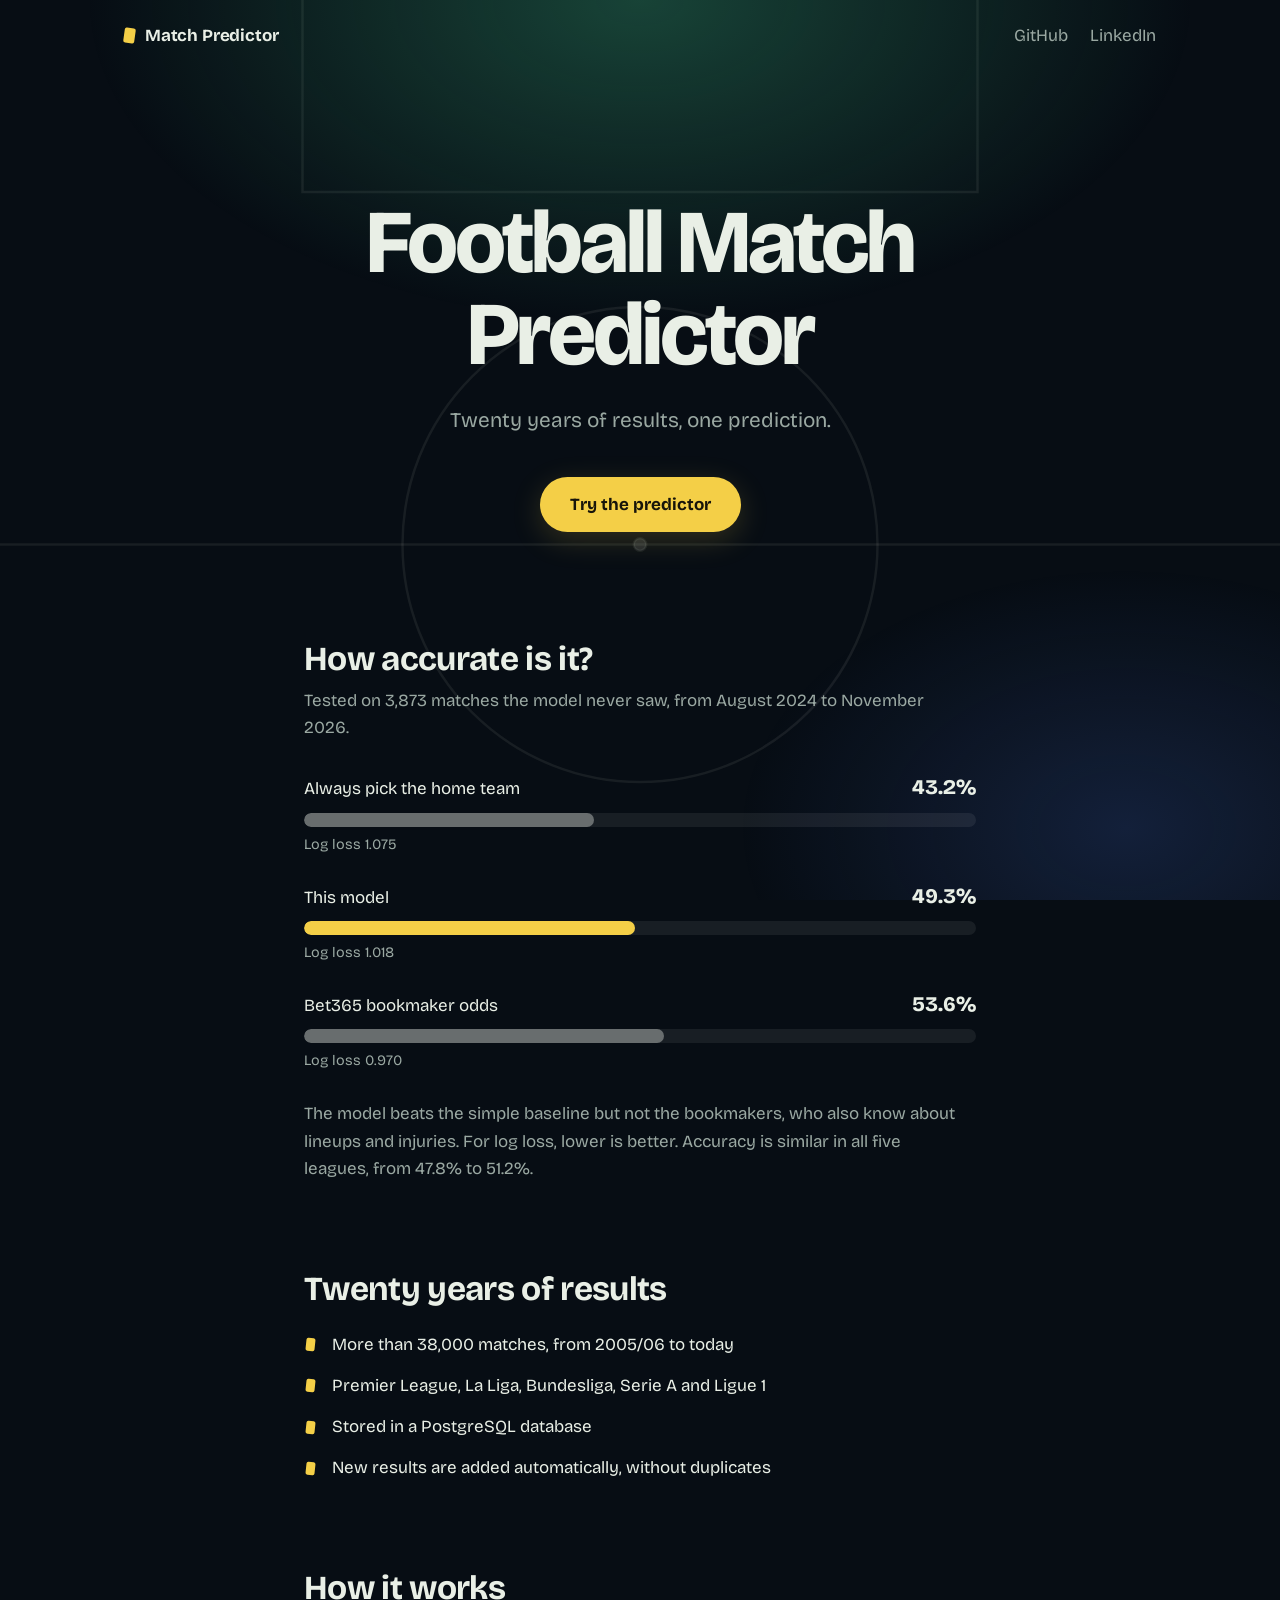
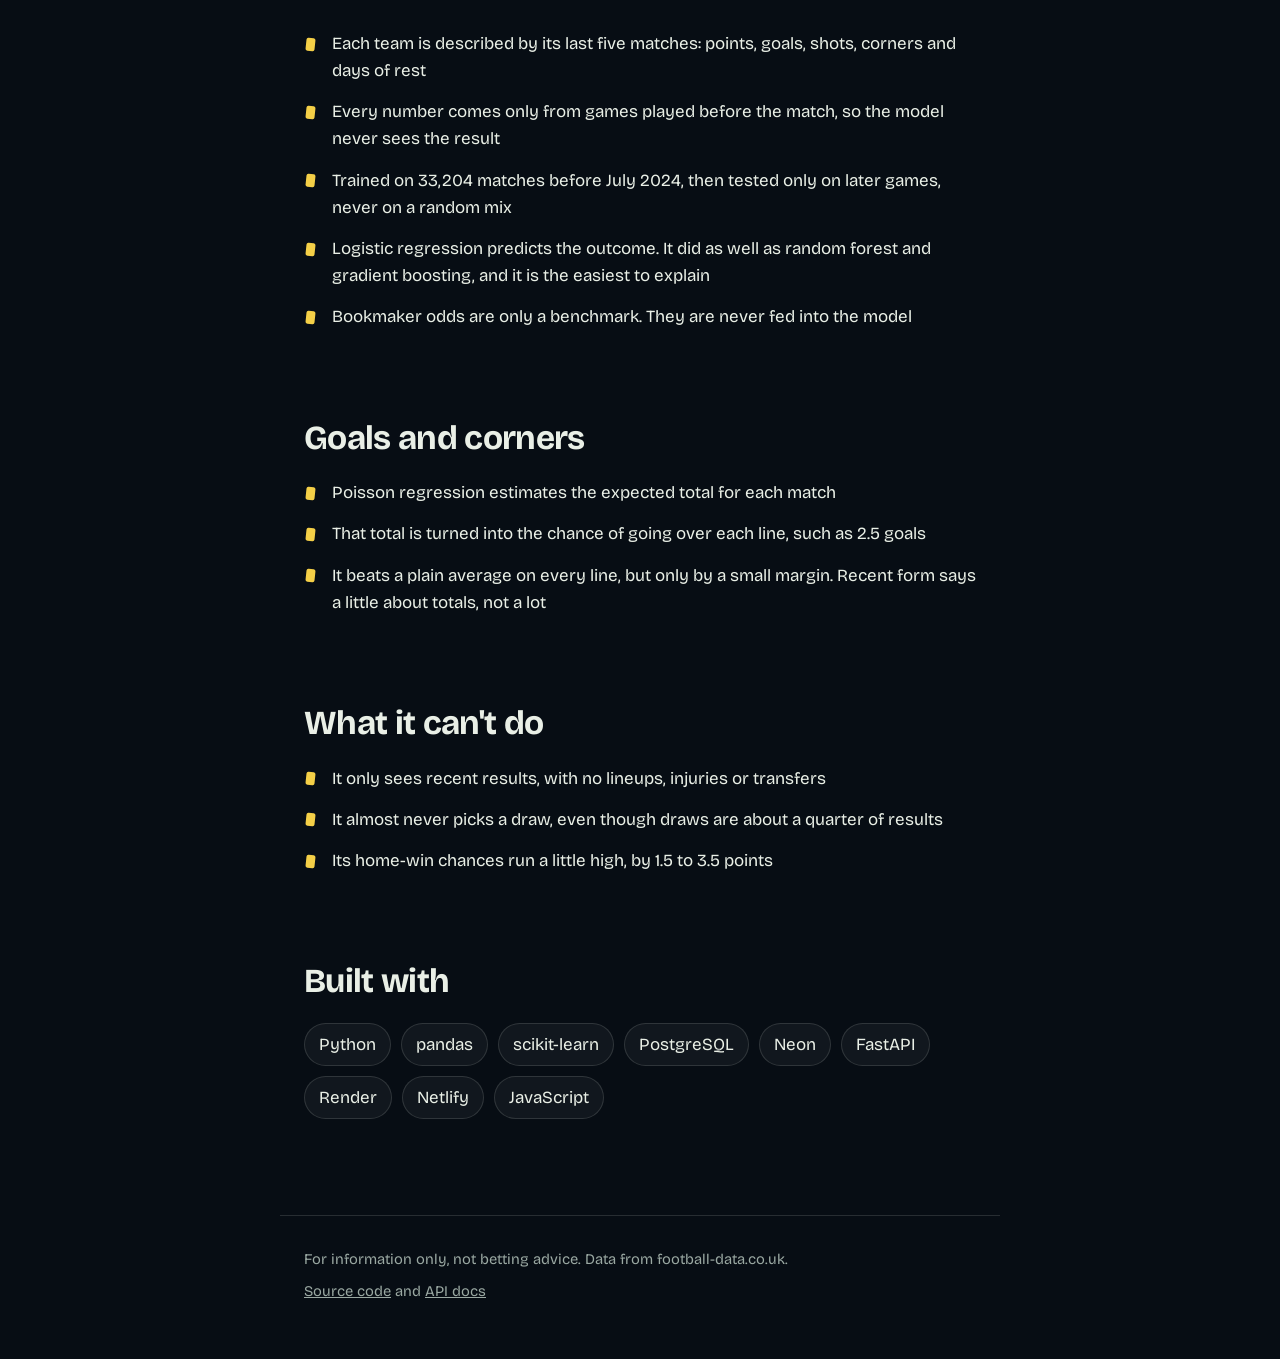
==== frontend/index.html @ 3420f6c6 "New landing page and predictor page" ====
<!DOCTYPE html>
<html lang="en">
<head>
  <meta charset="UTF-8">
  <meta name="viewport" content="width=device-width, initial-scale=1">
  <title>Football Match Predictor</title>
  <meta name="description" content="Predicts win, draw or loss, plus expected goals and corners, for the top five European football leagues.">
  <link rel="icon" href="data:image/svg+xml,%3Csvg xmlns='http://www.w3.org/2000/svg' viewBox='0 0 32 32'%3E%3Crect x='9' y='5' width='14' height='22' rx='3' fill='%23f4cf47'/%3E%3C/svg%3E">
  <script>document.documentElement.classList.add("js");</script>
  <link rel="preconnect" href="https://fonts.googleapis.com">
  <link rel="preconnect" href="https://fonts.gstatic.com" crossorigin>
  <link href="https://fonts.googleapis.com/css2?family=Bricolage+Grotesque:opsz,wght@12..96,400..800&display=swap" rel="stylesheet">
  <link rel="stylesheet" href="style.css">
</head>
<body>
  <header class="nav">
    <a class="brand" href="index.html">Match Predictor</a>
    <nav class="nav-links" aria-label="Profile links">
      <a href="https://github.com/GDP90132/premier-league-predictor" target="_blank" rel="noopener noreferrer">GitHub</a>
      <!-- TODO: replace YOUR-LINKEDIN-NAME with your own LinkedIn profile name -->
      <a href="https://www.linkedin.com/in/YOUR-LINKEDIN-NAME" target="_blank" rel="noopener noreferrer">LinkedIn</a>
    </nav>
  </header>

  <section class="hero">
    <h1>Football Match Predictor</h1>
    <p>Twenty years of results, one prediction.</p>
    <div class="actions">
      <a class="btn btn-primary" href="predict.html">Try the predictor</a>
    </div>
  </section>

  <main class="content">
    <section class="section" aria-labelledby="accuracy-title">
      <h2 id="accuracy-title">How accurate is it?</h2>
      <p class="lede">Tested on 3,873 matches the model never saw, from August 2024 to November 2026.</p>
      <ul class="bars">
        <li>
          <div class="bar-head"><span>Always pick the home team</span><span class="bar-value">43.2%</span></div>
          <div class="bar-track"><div class="bar-fill grow" style="--w: 43.2%"></div></div>
          <div class="bar-sub">Log loss 1.075</div>
        </li>
        <li>
          <div class="bar-head"><span>This model</span><span class="bar-value">49.3%</span></div>
          <div class="bar-track"><div class="bar-fill grow top" style="--w: 49.3%"></div></div>
          <div class="bar-sub">Log loss 1.018</div>
        </li>
        <li>
          <div class="bar-head"><span>Bet365 bookmaker odds</span><span class="bar-value">53.6%</span></div>
          <div class="bar-track"><div class="bar-fill grow" style="--w: 53.6%"></div></div>
          <div class="bar-sub">Log loss 0.970</div>
        </li>
      </ul>
      <p class="note">The model beats the simple baseline but not the bookmakers, who also know about lineups and injuries. For log loss, lower is better. Accuracy is similar in all five leagues, from 47.8% to 51.2%.</p>
    </section>

    <section class="section" aria-labelledby="data-title">
      <h2 id="data-title">Twenty years of results</h2>
      <ul class="points">
        <li>More than 38,000 matches, from 2005/06 to today</li>
        <li>Premier League, La Liga, Bundesliga, Serie A and Ligue 1</li>
        <li>Stored in a PostgreSQL database</li>
        <li>New results are added automatically, without duplicates</li>
      </ul>
    </section>

    <section class="section" aria-labelledby="how-title">
      <h2 id="how-title">How it works</h2>
      <ul class="points">
        <li>Each team is described by its last five matches: points, goals, shots, corners and days of rest</li>
        <li>Every number comes only from games played before the match, so the model never sees the result</li>
        <li>Trained on 33,204 matches before July 2024, then tested only on later games, never on a random mix</li>
        <li>Logistic regression predicts the outcome. It did as well as random forest and gradient boosting, and it is the easiest to explain</li>
        <li>Bookmaker odds are only a benchmark. They are never fed into the model</li>
      </ul>
    </section>

    <section class="section" aria-labelledby="totals-title">
      <h2 id="totals-title">Goals and corners</h2>
      <ul class="points">
        <li>Poisson regression estimates the expected total for each match</li>
        <li>That total is turned into the chance of going over each line, such as 2.5 goals</li>
        <li>It beats a plain average on every line, but only by a small margin. Recent form says a little about totals, not a lot</li>
      </ul>
    </section>

    <section class="section" aria-labelledby="limits-title">
      <h2 id="limits-title">What it can't do</h2>
      <ul class="points">
        <li>It only sees recent results, with no lineups, injuries or transfers</li>
        <li>It almost never picks a draw, even though draws are about a quarter of results</li>
        <li>Its home-win chances run a little high, by 1.5 to 3.5 points</li>
      </ul>
    </section>

    <section class="section" aria-labelledby="stack-title">
      <h2 id="stack-title">Built with</h2>
      <ul class="stack">
        <li>Python</li>
        <li>pandas</li>
        <li>scikit-learn</li>
        <li>PostgreSQL</li>
        <li>Neon</li>
        <li>FastAPI</li>
        <li>Render</li>
        <li>Netlify</li>
        <li>JavaScript</li>
      </ul>
    </section>
  </main>

  <footer class="site-footer">
    <p>For information only, not betting advice. Data from football-data.co.uk.</p>
    <p>
      <a href="https://github.com/GDP90132/premier-league-predictor" target="_blank" rel="noopener noreferrer">Source code</a>
      and
      <a href="https://premier-league-predictor-138n.onrender.com/docs" target="_blank" rel="noopener noreferrer">API docs</a>
    </p>
  </footer>

  <script>
    // The accuracy bars fill in once, when they scroll into view.
    const fills = document.querySelectorAll(".bar-fill.grow");
    if ("IntersectionObserver" in window) {
      const observer = new IntersectionObserver((entries) => {
        entries.forEach((entry) => {
          if (entry.isIntersecting) {
            entry.target.classList.add("go");
            observer.unobserve(entry.target);
          }
        });
      }, { threshold: 0.4 });
      fills.forEach((fill) => observer.observe(fill));
    } else {
      fills.forEach((fill) => fill.classList.add("go"));
    }
  </script>
</body>
</html>
---- frontend/style.css ----
/* Football Match Predictor: shared styles for index.html and predict.html */

:root {
  --bg: #070d14;
  --ink: #e9efe6;
  --muted: #9aa8a2;
  --line: rgba(233, 239, 230, 0.14);
  --panel: rgba(255, 255, 255, 0.045);
  --card: #f4cf47;      /* yellow-card yellow: the one accent */
  --card-ink: #17140a;
  --red: #ff7b7b;
  --radius: 16px;
  color-scheme: dark;
}

* { box-sizing: border-box; }

html { background: var(--bg); scroll-behavior: smooth; }

body {
  margin: 0;
  min-height: 100vh;
  color: var(--ink);
  font-family: "Bricolage Grotesque", system-ui, -apple-system, "Segoe UI", sans-serif;
  font-size: 1.0625rem;
  line-height: 1.6;
  -webkit-font-smoothing: antialiased;
}

/* Background: pitch-green glow, a cool glow low on the right, and faint pitch markings */
body::before {
  content: "";
  position: fixed;
  inset: 0;
  z-index: -1;
  pointer-events: none;
  background-image:
    radial-gradient(60% 50% at 50% 0%, rgba(47, 143, 104, 0.42), transparent 72%),
    radial-gradient(42% 40% at 88% 92%, rgba(70, 110, 210, 0.2), transparent 72%),
    url("data:image/svg+xml,%3Csvg xmlns='http://www.w3.org/2000/svg' width='1200' height='900' viewBox='0 0 1200 900' fill='none' stroke='rgba(233,239,230,0.075)' stroke-width='2'%3E%3Ccircle cx='600' cy='450' r='190'/%3E%3Cline x1='0' y1='450' x2='1200' y2='450'/%3E%3Ccircle cx='600' cy='450' r='5' fill='rgba(233,239,230,0.12)'/%3E%3Crect x='330' y='-2' width='540' height='170'/%3E%3C/svg%3E");
  background-repeat: no-repeat;
  background-size: auto, auto, min(1500px, 170vw) auto;
  background-position: center, center, 50% 8%;
}

a:focus-visible,
button:focus-visible,
select:focus-visible {
  outline: 2px solid var(--card);
  outline-offset: 3px;
}

/* ---------- top bar ---------- */

.nav {
  display: flex;
  justify-content: space-between;
  align-items: center;
  gap: 16px;
  max-width: 1080px;
  margin: 0 auto;
  padding: 22px 24px;
}

.brand {
  display: inline-flex;
  align-items: center;
  gap: 10px;
  color: var(--ink);
  font-weight: 700;
  letter-spacing: -0.01em;
  text-decoration: none;
}

.brand::before {
  content: "";
  width: 11px;
  height: 15px;
  border-radius: 2px;
  background: var(--card);
  transform: rotate(8deg);
}

.nav-links { display: flex; gap: 22px; }

.nav-links a {
  color: var(--muted);
  text-decoration: none;
  transition: color 0.15s ease;
}

.nav-links a:hover,
.nav-links a:focus-visible { color: var(--ink); }

/* ---------- buttons ---------- */

.btn {
  display: inline-flex;
  justify-content: center;
  align-items: center;
  padding: 14px 30px;
  border: 0;
  border-radius: 999px;
  font: inherit;
  font-weight: 700;
  text-decoration: none;
  cursor: pointer;
  transition: transform 0.15s ease, box-shadow 0.15s ease;
}

.btn-primary {
  background: var(--card);
  color: var(--card-ink);
  box-shadow: 0 8px 30px rgba(244, 207, 71, 0.18);
}

.btn-primary:hover:not(:disabled) {
  transform: translateY(-1px);
  box-shadow: 0 10px 34px rgba(244, 207, 71, 0.3);
}

.btn:disabled { opacity: 0.5; cursor: not-allowed; }
.btn-block { width: 100%; }

/* ---------- landing page ---------- */

.hero {
  max-width: 880px;
  margin: 0 auto;
  padding: clamp(72px, 14vh, 150px) 24px clamp(64px, 12vh, 120px);
  text-align: center;
}

.hero h1 {
  margin: 0;
  font-size: clamp(2.7rem, 8vw, 5.6rem);
  font-weight: 750;
  line-height: 1.02;
  letter-spacing: -0.035em;
  text-wrap: balance;
}

.hero p {
  margin: 24px auto 0;
  max-width: 36rem;
  color: var(--muted);
  font-size: clamp(1.1rem, 2.4vw, 1.3rem);
  text-wrap: balance;
}

.hero .actions { margin-top: 40px; }

.content {
  max-width: 720px;
  margin: 0 auto;
  padding: 0 24px 96px;
}

.section { margin-top: 88px; }
.section:first-child { margin-top: 0; }

.section h2 {
  margin: 0 0 8px;
  font-size: clamp(1.6rem, 4vw, 2.1rem);
  line-height: 1.15;
  letter-spacing: -0.02em;
}

.section .lede { margin: 0 0 30px; max-width: 60ch; color: var(--muted); }
.section .note { margin: 28px 0 0; max-width: 60ch; color: var(--muted); }

/* short points: the bullet is a little yellow card */
.points {
  display: grid;
  gap: 14px;
  margin: 22px 0 0;
  padding: 0;
  list-style: none;
}

.points li { position: relative; max-width: 62ch; padding-left: 28px; }

.points li::before {
  content: "";
  position: absolute;
  left: 2px;
  top: 0.45em;
  width: 9px;
  height: 13px;
  border-radius: 2px;
  background: var(--card);
  transform: rotate(6deg);
}

.stack {
  display: flex;
  flex-wrap: wrap;
  gap: 10px;
  margin: 22px 0 0;
  padding: 0;
  list-style: none;
}

.stack li {
  padding: 7px 14px;
  border: 1px solid var(--line);
  border-radius: 999px;
  background: var(--panel);
}

/* ---------- bars (accuracy comparison and prediction results) ---------- */

.bars {
  display: grid;
  gap: 24px;
  margin: 0;
  padding: 0;
  list-style: none;
}

.bar-head {
  display: flex;
  justify-content: space-between;
  align-items: baseline;
  gap: 16px;
  margin-bottom: 8px;
}

.bar-value,
.outcome-pct {
  font-weight: 750;
  font-size: 1.3rem;
  font-variant-numeric: tabular-nums;
}

.bar-sub { margin-top: 6px; color: var(--muted); font-size: 0.9rem; }

.bar-track {
  height: 14px;
  overflow: hidden;
  border-radius: 999px;
  background: rgba(255, 255, 255, 0.07);
}

.bar-fill {
  width: var(--w, 0%);
  height: 100%;
  border-radius: 999px;
  background: rgba(233, 239, 230, 0.38);
  transition: width 700ms cubic-bezier(0.2, 0.8, 0.2, 1);
}

.bar-fill.top { background: var(--card); }

/* landing page only: bars start empty and fill when scrolled into view */
.js .bar-fill.grow { width: 0; transition-duration: 1000ms; }
.js .bar-fill.grow.go { width: var(--w); }
.bars li:nth-child(2) .bar-fill { transition-delay: 120ms; }
.bars li:nth-child(3) .bar-fill { transition-delay: 240ms; }

/* ---------- predictor page ---------- */

.predict {
  max-width: 560px;
  margin: 0 auto;
  padding: 40px 24px 96px;
}

.predict h1 {
  margin: 0 0 8px;
  font-size: clamp(2rem, 6vw, 3rem);
  line-height: 1.05;
  letter-spacing: -0.03em;
}

.predict .lede { margin: 0 0 28px; color: var(--muted); }

.panel {
  padding: 26px;
  border: 1px solid var(--line);
  border-radius: var(--radius);
  background: var(--panel);
  -webkit-backdrop-filter: blur(10px);
  backdrop-filter: blur(10px);
}

.field { display: grid; gap: 8px; margin-bottom: 18px; }
.field label { color: var(--muted); font-size: 0.95rem; font-weight: 500; }

select {
  width: 100%;
  padding: 13px 44px 13px 14px;
  border: 1px solid var(--line);
  border-radius: 12px;
  background-color: rgba(0, 0, 0, 0.35);
  background-image: url("data:image/svg+xml,%3Csvg xmlns='http://www.w3.org/2000/svg' viewBox='0 0 16 16' fill='none' stroke='rgba(233,239,230,0.7)' stroke-width='2' stroke-linecap='round' stroke-linejoin='round'%3E%3Cpath d='M3 6l5 5 5-5'/%3E%3C/svg%3E");
  background-repeat: no-repeat;
  background-position: right 14px center;
  background-size: 14px;
  color: var(--ink);
  font: inherit;
  -webkit-appearance: none;
  appearance: none;
}

.status {
  display: flex;
  align-items: center;
  gap: 10px;
  min-height: 1.6em;
  margin: 18px 2px 0;
  color: var(--muted);
}

.status.error { color: var(--red); }

.status.loading::before {
  content: "";
  flex: none;
  width: 14px;
  height: 14px;
  border: 2px solid var(--line);
  border-top-color: var(--card);
  border-radius: 50%;
  animation: spin 0.8s linear infinite;
}

@keyframes spin { to { transform: rotate(360deg); } }

.results { margin-top: 40px; }

.results h2 {
  margin: 0 0 22px;
  font-size: clamp(1.4rem, 4vw, 1.8rem);
  line-height: 1.2;
  letter-spacing: -0.02em;
}

.outcome { display: grid; gap: 20px; margin: 0 0 36px; }

.outcome-head {
  display: flex;
  justify-content: space-between;
  align-items: baseline;
  gap: 12px;
  margin-bottom: 8px;
}

.outcome-label { font-weight: 500; }

.totals { display: grid; grid-template-columns: 1fr 1fr; gap: 16px; }

.total-card h3 { margin: 0 0 4px; font-size: 1.1rem; }
.total-card .expected { margin: 0 0 14px; color: var(--muted); }

.total-card .expected strong {
  color: var(--ink);
  font-size: 1.6rem;
  font-variant-numeric: tabular-nums;
}

.lines { margin: 0; padding: 0; list-style: none; }

.lines li {
  display: flex;
  justify-content: space-between;
  padding: 9px 0;
  border-top: 1px solid var(--line);
  font-variant-numeric: tabular-nums;
}

/* ---------- footer ---------- */

.site-footer {
  display: flex;
  flex-wrap: wrap;
  justify-content: space-between;
  gap: 8px 24px;
  max-width: 720px;
  margin: 0 auto;
  padding: 32px 24px 56px;
  border-top: 1px solid var(--line);
  color: var(--muted);
  font-size: 0.92rem;
}

.site-footer p { margin: 0; }
.site-footer a { color: var(--muted); }
.site-footer a:hover { color: var(--ink); }

/* ---------- small screens and reduced motion ---------- */

@media (max-width: 560px) {
  .totals { grid-template-columns: 1fr; }
  .panel { padding: 20px; }
}

@media (prefers-reduced-motion: reduce) {
  html { scroll-behavior: auto; }
  .bar-fill,
  .js .bar-fill.grow { transition: none; }
  .status.loading::before { animation-duration: 2.4s; }
  .btn { transition: none; }
}
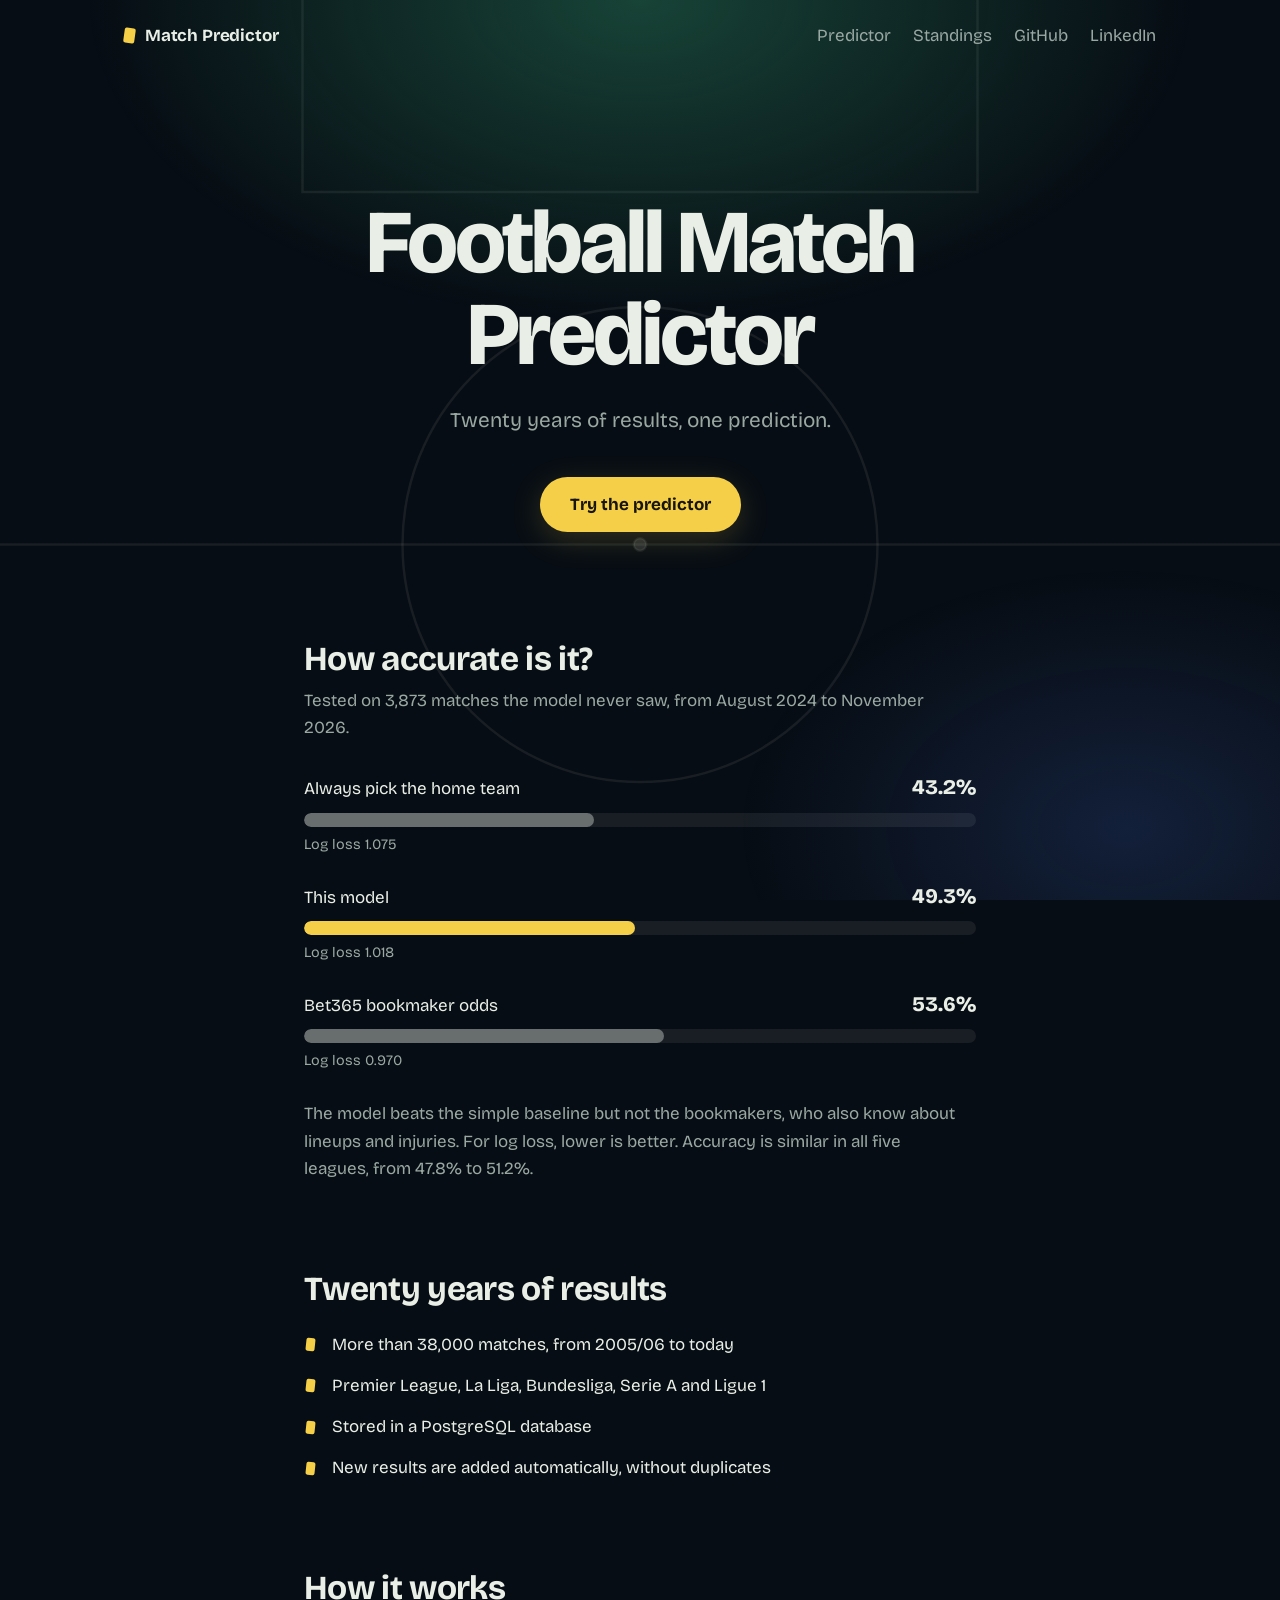
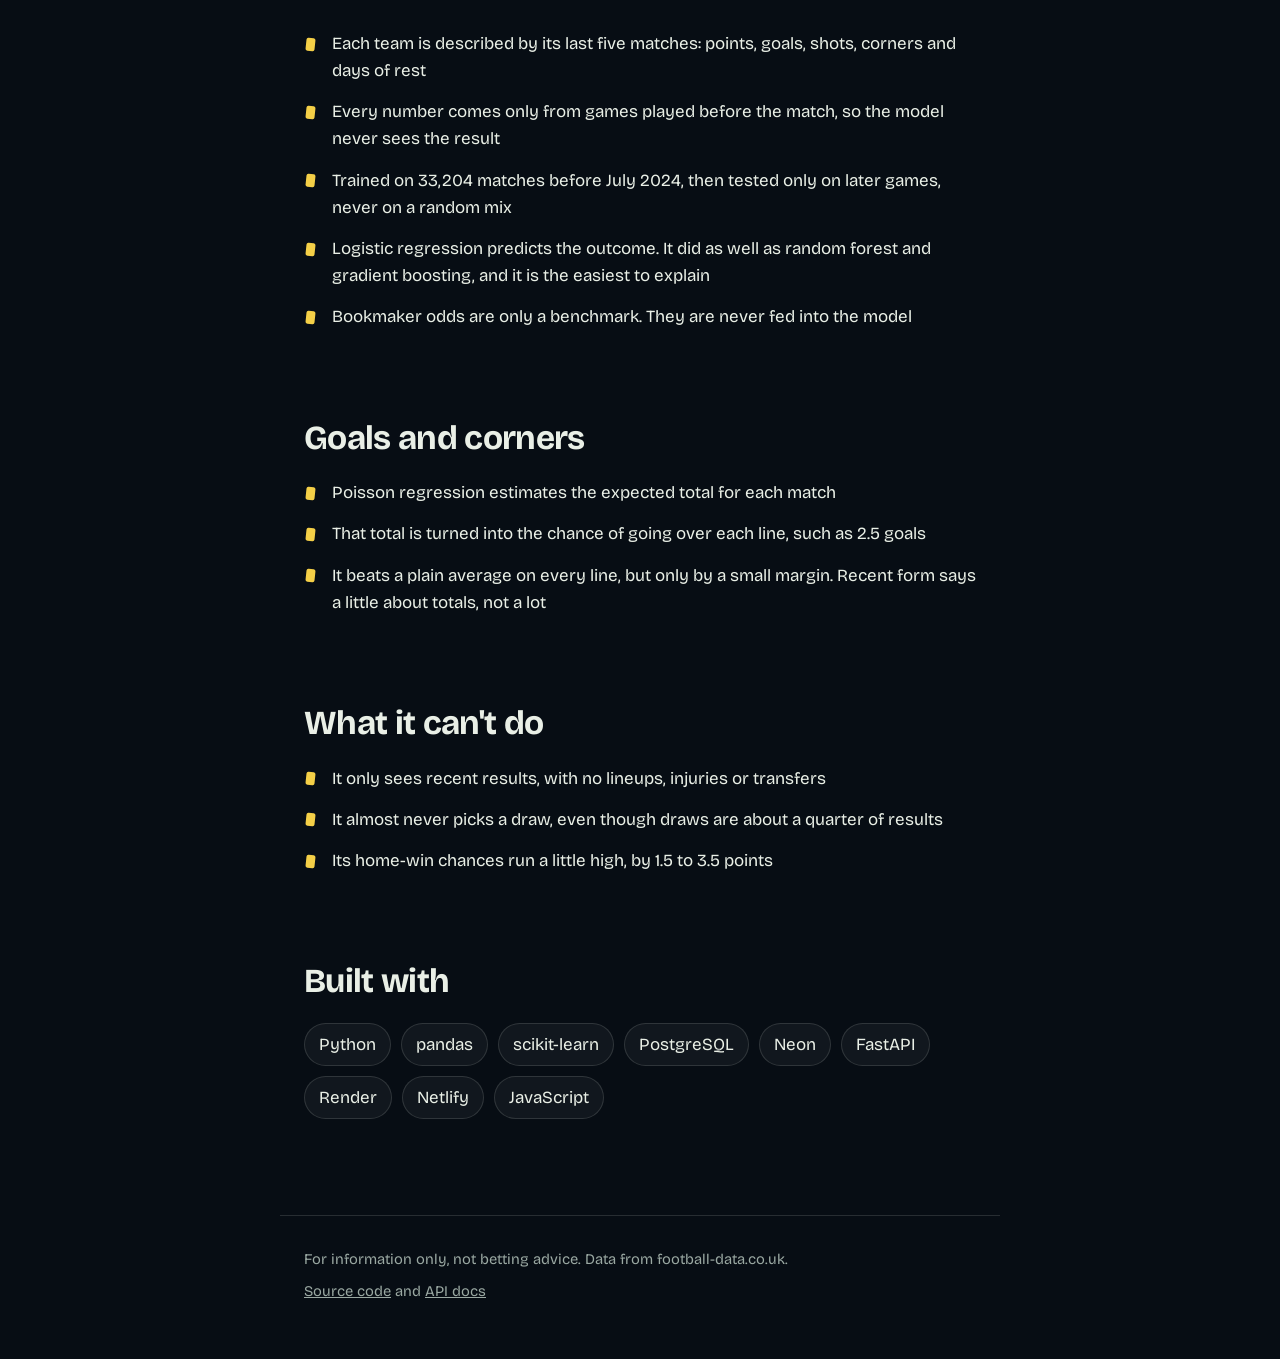
==== commit 6da18c07: "Add standings page and shared API helper" ====
--- a/frontend/index.html
+++ b/frontend/index.html
@@ -15,10 +15,12 @@
 <body>
   <header class="nav">
     <a class="brand" href="index.html">Match Predictor</a>
-    <nav class="nav-links" aria-label="Profile links">
+    <nav class="nav-links" aria-label="Main">
+      <a href="predict.html">Predictor</a>
+      <a href="standings.html">Standings</a>
       <a href="https://github.com/GDP90132/premier-league-predictor" target="_blank" rel="noopener noreferrer">GitHub</a>
       <!-- TODO: replace YOUR-LINKEDIN-NAME with your own LinkedIn profile name -->
-      <a href="https://www.linkedin.com/in/YOUR-LINKEDIN-NAME" target="_blank" rel="noopener noreferrer">LinkedIn</a>
+      <a href="https://www.linkedin.com/in/gurinder-gill-82b1413b1/" target="_blank" rel="noopener noreferrer">LinkedIn</a>
     </nav>
   </header>
 
--- a/frontend/style.css
+++ b/frontend/style.css
@@ -55,8 +55,9 @@
 .nav {
   display: flex;
   justify-content: space-between;
+  flex-wrap: wrap;
   align-items: center;
-  gap: 16px;
+  gap: 12px 16px;
   max-width: 1080px;
   margin: 0 auto;
   padding: 22px 24px;
@@ -81,7 +82,7 @@
   transform: rotate(8deg);
 }
 
-.nav-links { display: flex; gap: 22px; }
+.nav-links { display: flex; flex-wrap: wrap; gap: 6px 22px; }
 
 .nav-links a {
   color: var(--muted);
@@ -388,11 +389,90 @@
 .site-footer a { color: var(--muted); }
 .site-footer a:hover { color: var(--ink); }
 
+/* ---------- standings page ---------- */
+
+.page {
+  max-width: 880px;
+  margin: 0 auto;
+  padding: 40px 24px 96px;
+}
+
+.page h1 {
+  margin: 0 0 8px;
+  font-size: clamp(2rem, 6vw, 3rem);
+  line-height: 1.05;
+  letter-spacing: -0.03em;
+}
+
+.page .lede { margin: 0 0 28px; color: var(--muted); }
+
+.filters {
+  display: grid;
+  grid-template-columns: 1fr 1fr;
+  gap: 18px;
+}
+
+.filters .field { margin-bottom: 0; }
+
+.table-wrap {
+  overflow-x: auto;
+  border: 1px solid var(--line);
+  border-radius: var(--radius);
+  background: var(--panel);
+}
+
+.table {
+  width: 100%;
+  border-collapse: collapse;
+  font-variant-numeric: tabular-nums;
+}
+
+.table th,
+.table td {
+  padding: 12px 10px;
+  text-align: right;
+  white-space: nowrap;
+}
+
+.table th {
+  color: var(--muted);
+  font-size: 0.9rem;
+  font-weight: 500;
+  border-bottom: 1px solid var(--line);
+}
+
+.table td { border-top: 1px solid var(--line); }
+.table tbody tr:first-child td { border-top: 0; }
+.table tbody tr:hover td { background: rgba(255, 255, 255, 0.03); }
+
+.table .pos { width: 1%; padding-left: 16px; color: var(--muted); }
+.table .team { width: 100%; text-align: left; }
+.table td.team { font-weight: 600; }
+.table .pts { padding-right: 16px; font-weight: 700; }
+
+.table-note { margin: 16px 2px 0; color: var(--muted); font-size: 0.9rem; }
+
+.sr-only {
+  position: absolute;
+  width: 1px;
+  height: 1px;
+  overflow: hidden;
+  clip: rect(0 0 0 0);
+  white-space: nowrap;
+}
+
 /* ---------- small screens and reduced motion ---------- */
 
 @media (max-width: 560px) {
   .totals { grid-template-columns: 1fr; }
   .panel { padding: 20px; }
+  .filters { grid-template-columns: 1fr; gap: 14px; }
+  .nav-links { gap: 6px 16px; }
+  .table th,
+  .table td { padding: 9px 4px; font-size: 0.85rem; }
+  .table .pos { padding-left: 8px; }
+  .table .pts { padding-right: 8px; }
+  .table td.team { white-space: normal; line-height: 1.25; min-width: 96px; }
 }
 
 @media (prefers-reduced-motion: reduce) {
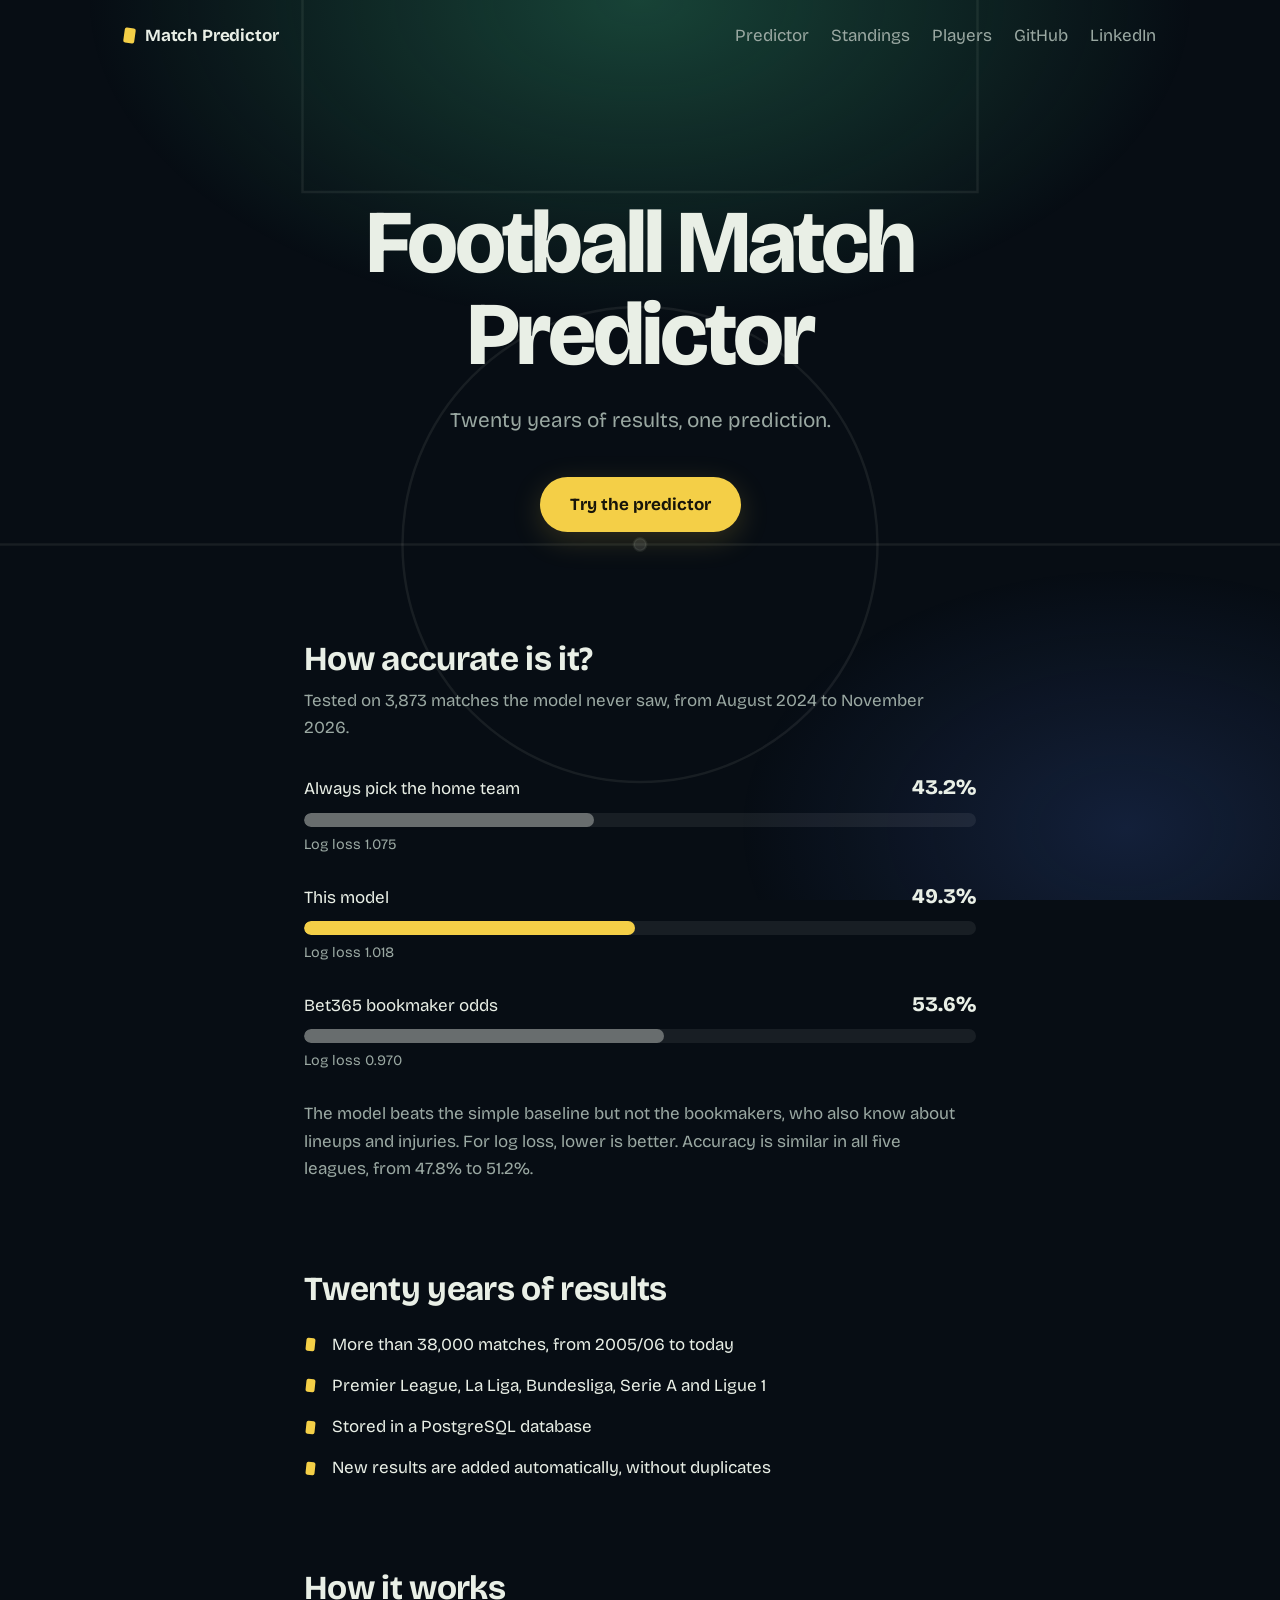
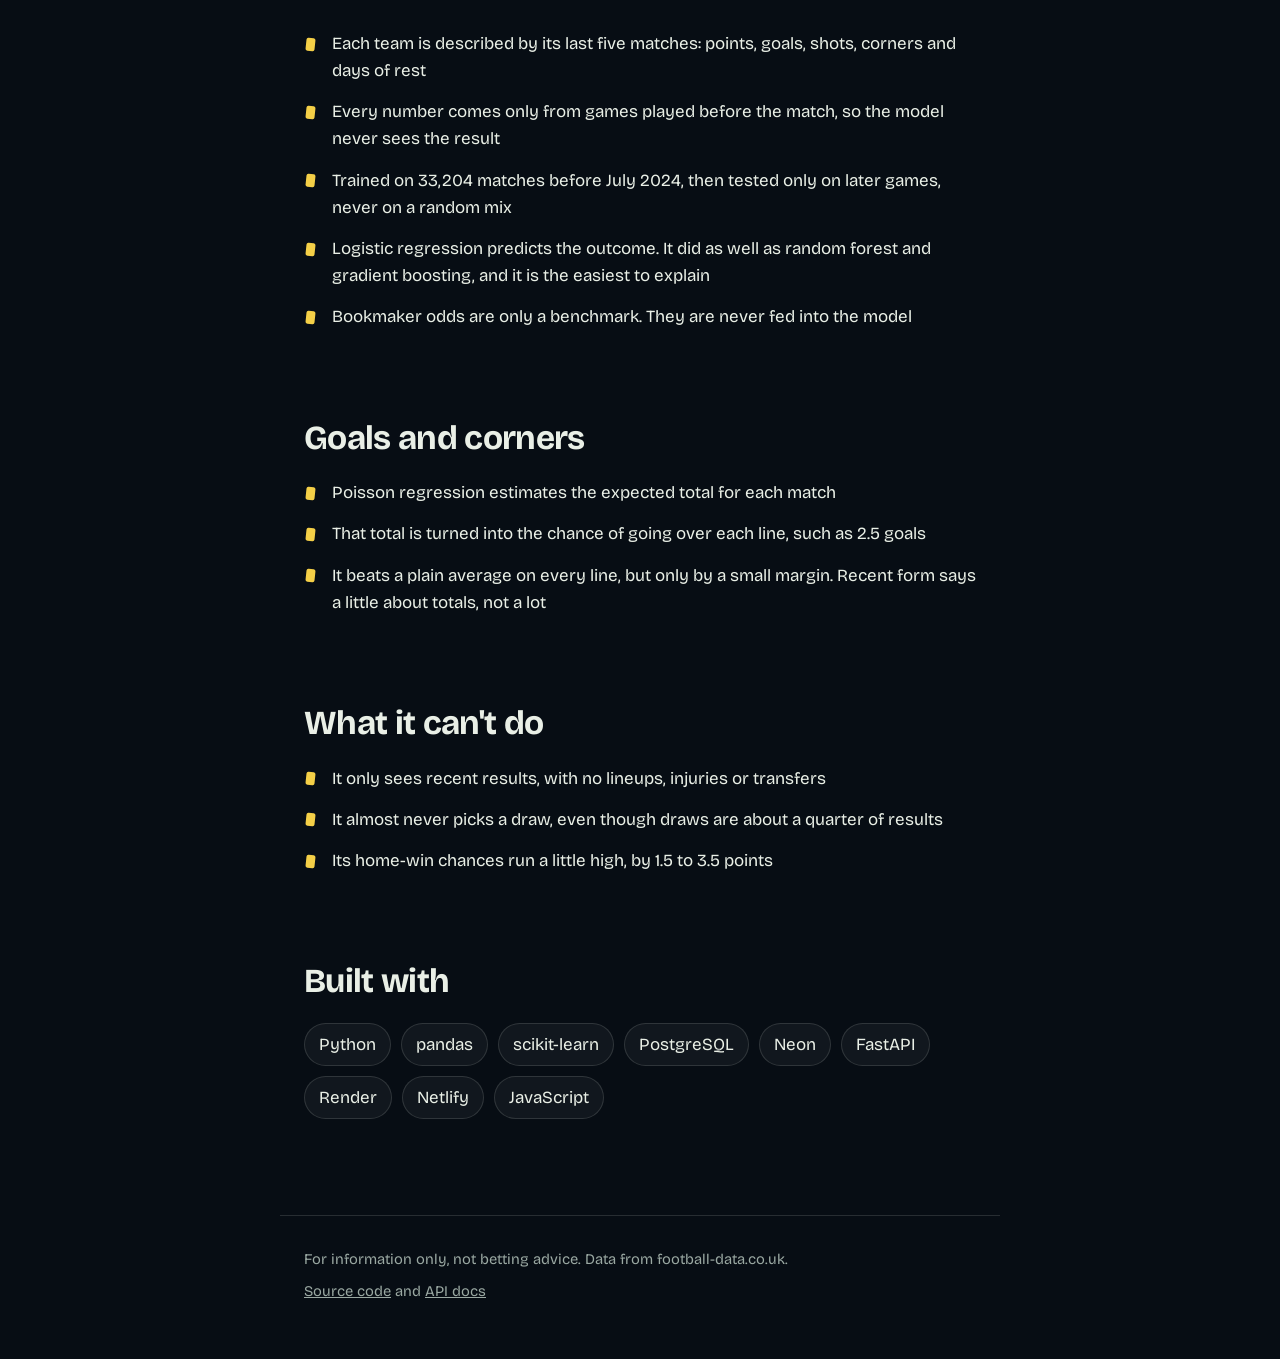
==== commit 9e7bddfe: "Add player stats: table loader, endpoints and Players page" ====
--- a/frontend/index.html
+++ b/frontend/index.html
@@ -18,8 +18,9 @@
     <nav class="nav-links" aria-label="Main">
       <a href="predict.html">Predictor</a>
       <a href="standings.html">Standings</a>
+      <a href="players.html">Players</a>
       <a href="https://github.com/GDP90132/premier-league-predictor" target="_blank" rel="noopener noreferrer">GitHub</a>
-      <!-- TODO: replace YOUR-LINKEDIN-NAME with your own LinkedIn profile name -->
+      <!-- TODO: replace gurinder-gill-82b1413b1/ with your own LinkedIn profile name -->
       <a href="https://www.linkedin.com/in/gurinder-gill-82b1413b1/" target="_blank" rel="noopener noreferrer">LinkedIn</a>
     </nav>
   </header>
--- a/frontend/style.css
+++ b/frontend/style.css
@@ -45,7 +45,8 @@
 
 a:focus-visible,
 button:focus-visible,
-select:focus-visible {
+select:focus-visible,
+input:focus-visible {
   outline: 2px solid var(--card);
   outline-offset: 3px;
 }
@@ -461,12 +462,100 @@
   white-space: nowrap;
 }
 
+/* ---------- players page ---------- */
+
+.tabs {
+  display: flex;
+  gap: 8px;
+  margin: 0 0 18px;
+}
+
+.tab {
+  padding: 9px 18px;
+  border: 1px solid var(--line);
+  border-radius: 999px;
+  background: transparent;
+  color: var(--muted);
+  font: inherit;
+  font-weight: 500;
+  cursor: pointer;
+  transition: color 0.15s ease, border-color 0.15s ease, background-color 0.15s ease;
+}
+
+.tab:hover { color: var(--ink); }
+
+.tab[aria-selected="true"] {
+  border-color: var(--card);
+  background: var(--card);
+  color: var(--card-ink);
+  font-weight: 700;
+}
+
+.filters.three { grid-template-columns: repeat(3, 1fr); }
+
+input[type="search"] {
+  width: 100%;
+  padding: 13px 14px;
+  border: 1px solid var(--line);
+  border-radius: 12px;
+  background-color: rgba(0, 0, 0, 0.35);
+  color: var(--ink);
+  font: inherit;
+  -webkit-appearance: none;
+  appearance: none;
+}
+
+input[type="search"]::placeholder { color: var(--muted); }
+
+.hint { margin: 0; color: var(--muted); font-size: 0.9rem; }
+
+.result-list { list-style: none; margin: 14px 0 0; padding: 0; display: grid; gap: 8px; }
+
+.result {
+  display: grid;
+  gap: 2px;
+  width: 100%;
+  padding: 12px 16px;
+  border: 1px solid var(--line);
+  border-radius: 12px;
+  background: var(--panel);
+  color: var(--ink);
+  font: inherit;
+  text-align: left;
+  cursor: pointer;
+}
+
+.result:hover { border-color: rgba(233, 239, 230, 0.3); }
+.result-name { font-weight: 600; }
+
+.link-button {
+  padding: 0;
+  border: 0;
+  background: none;
+  color: var(--ink);
+  font: inherit;
+  font-weight: 600;
+  text-align: left;
+  cursor: pointer;
+}
+
+.link-button:hover { text-decoration: underline; text-underline-offset: 3px; }
+
+.sub { display: block; color: var(--muted); font-size: 0.85rem; font-weight: 400; line-height: 1.3; }
+
+.table th.key { color: var(--ink); }
+.table td.key { color: var(--card); font-weight: 700; }
+
+.lede + .table-wrap { margin-top: 0; }
+#career { margin-top: 48px; }
+
 /* ---------- small screens and reduced motion ---------- */
 
 @media (max-width: 560px) {
   .totals { grid-template-columns: 1fr; }
   .panel { padding: 20px; }
   .filters { grid-template-columns: 1fr; gap: 14px; }
+  .hide-sm { display: none; }
   .nav-links { gap: 6px 16px; }
   .table th,
   .table td { padding: 9px 4px; font-size: 0.85rem; }
@@ -475,6 +564,10 @@
   .table td.team { white-space: normal; line-height: 1.25; min-width: 96px; }
 }
 
+@media (max-width: 720px) {
+  .filters.three { grid-template-columns: 1fr; }
+}
+
 @media (prefers-reduced-motion: reduce) {
   html { scroll-behavior: auto; }
   .bar-fill,
